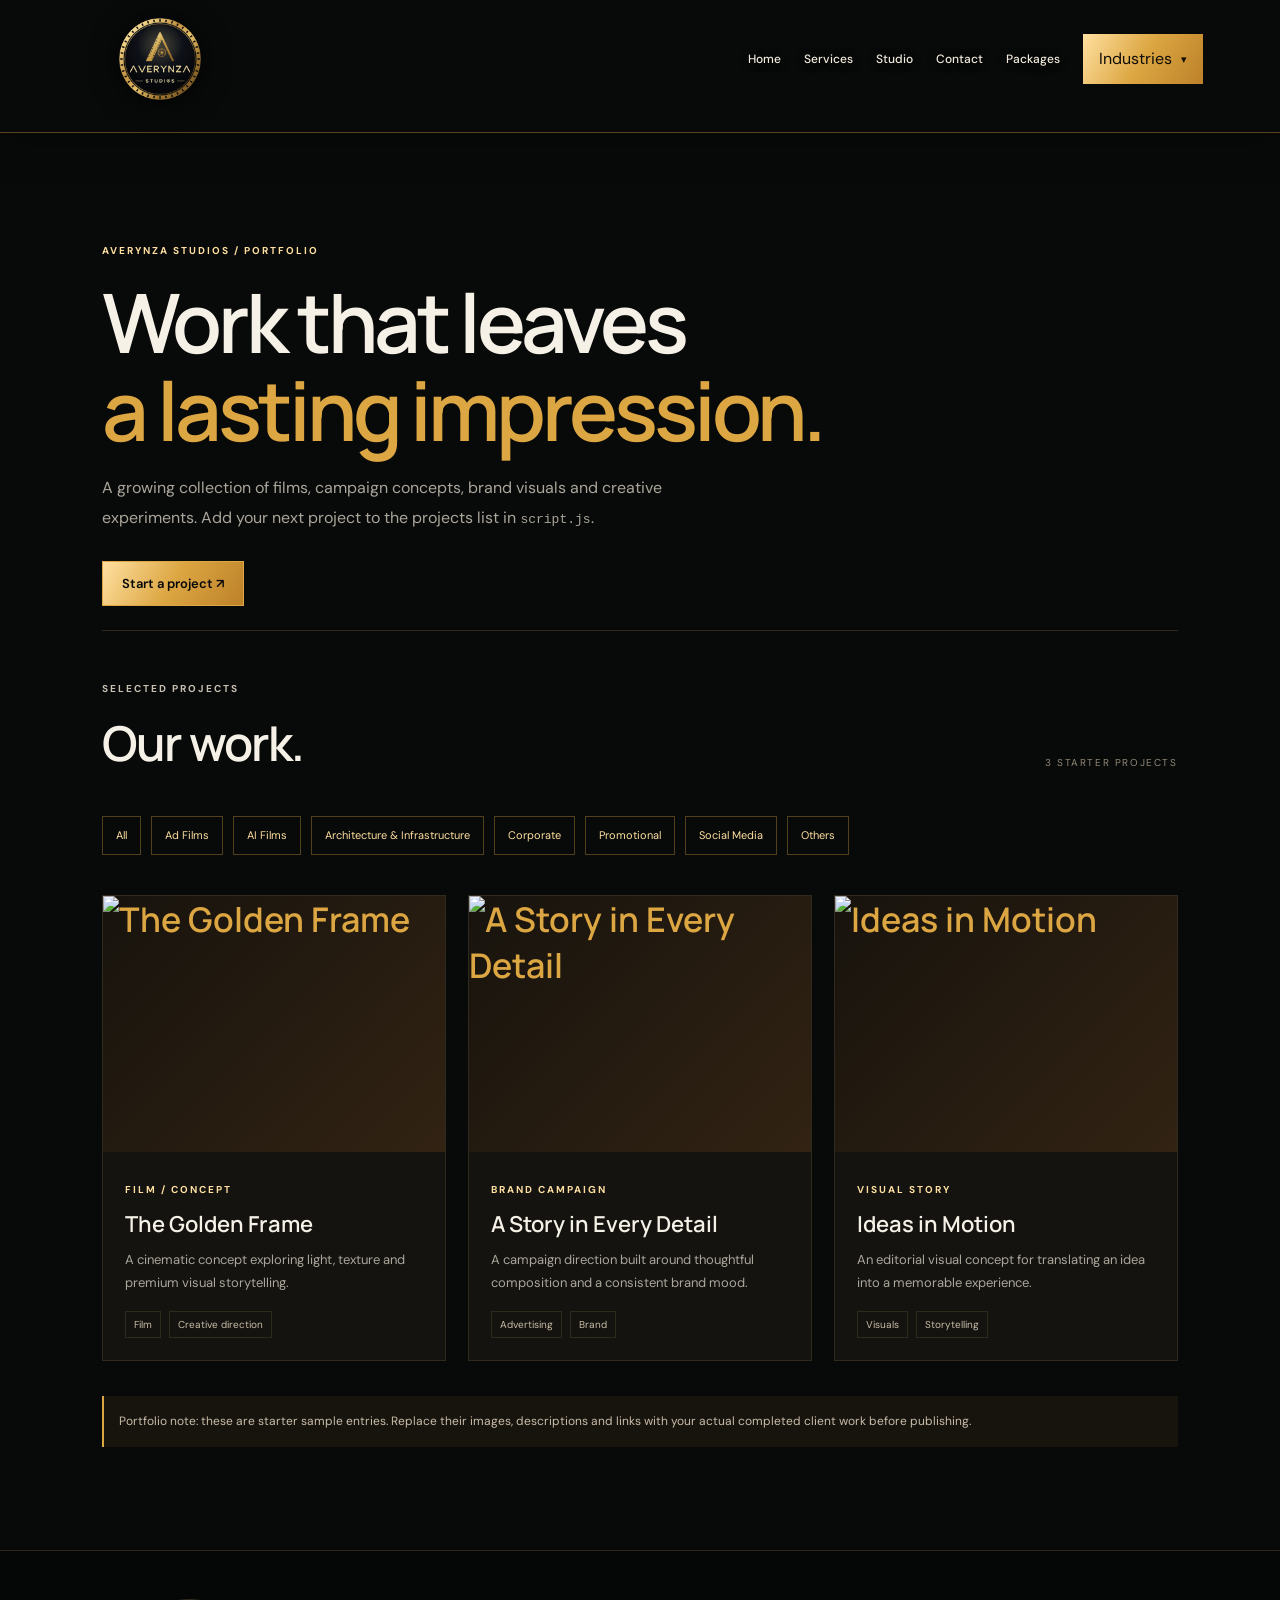
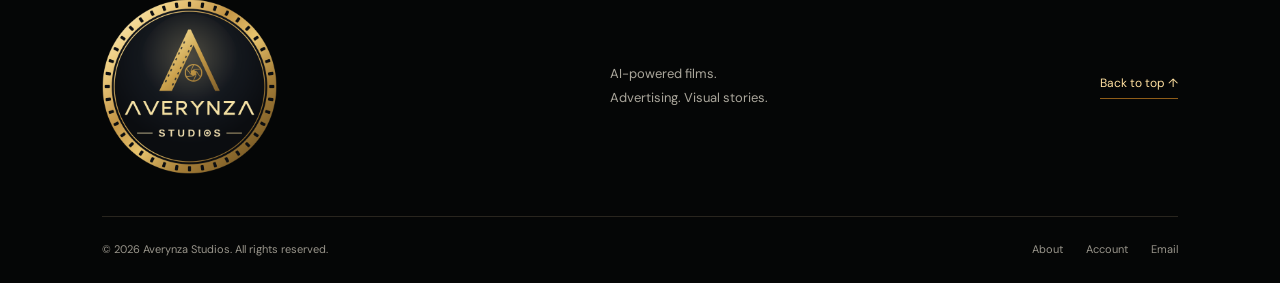
==== our-work.html @ 66fc3034 "Add files via upload" ====
<!DOCTYPE html>
<html lang="en">
<head>
<meta charset="UTF-8"><meta name="viewport" content="width=device-width, initial-scale=1">
<meta name="theme-color" content="#080909"><title>Our Work | Averynza Studios</title>
<link rel="preconnect" href="https://fonts.googleapis.com"><link rel="preconnect" href="https://fonts.gstatic.com" crossorigin>
<link href="https://fonts.googleapis.com/css2?family=DM+Sans:wght@400;500;600;700&family=Manrope:wght@400;500;600;700;800&display=swap" rel="stylesheet">
<link rel="stylesheet" href="style.css"><script src="script.js" defer></script>
</head>
<body>
<header class="site-header">
<a class="brand" href="index.html" aria-label="Averynza Studios home">
    <img class="brand-logo" src="Averynza Studios Golden Emblem.png" alt="Averynza Studios"></a>
<button class="menu-toggle" id="menuToggle" aria-expanded="false" aria-controls="mainNav" aria-label="Open navigation"><span></span><span></span>
</button>
<nav class="navigation" id="mainNav" aria-label="Main navigation">
<a href="index.html">Home</a>
<a href="index.html#services">Services</a>
<a href="index.html#studio">Studio</a>
<a href="index.html#contact" >Contact</a>
<a href="pricing.html">Packages</a>
<div class="nav-dropdown">
<button class="nav-dropdown-toggle nav-cta active" type="button" aria-expanded="false" aria-controls="industriesMenu">Industries <span aria-hidden="true">▾</span></button>
<div class="nav-dropdown-menu" id="industriesMenu">
<a href="industries.html#all">All</a>
<a href="industries.html#adfilms">Ad Films</a>
<a href="industries.html#aifilms">AI Films</a>
<a href="industries.html#architecture">Architecture &amp; Infrastructure</a>
<a href="industries.html#corporate">Corporate</a>
<a href="industries.html#promo">Promotional</a>
<a href="industries.html#social">Social Media</a>
<a href="industries.html#others">Others</a>
</div>
</div>
</nav>
</header>
<main class="page-shell">
<div class="page-topline"><span class="page-eyebrow">AVERYNZA STUDIOS / PORTFOLIO</span>
<h1 class="page-title">Work that leaves<br><span>a lasting impression.</span></h1>
<p class="page-lead">A growing collection of films, campaign concepts, brand visuals and creative experiments. Add your next project to the projects list in <code>script.js</code>.</p>
<div class="page-actions"><a class="gold-button" href="index.html#contact">Start a project ↗</a>
</div>
</div>
<div class="section-heading"><div><span class="eyebrow">SELECTED PROJECTS</span>
    <h2>Our work.</h2>
</div>
<span class="section-number" id="projectCount">PROJECT COLLECTION</span>
</div>
<nav class="portfolio-filters" aria-label="Portfolio industries">
<a href="industries.html#all">All</a>
<a href="industries.html#adfilms">Ad Films</a>
<a href="industries.html#aifilms">AI Films</a>
<a href="industries.html#architecture">Architecture &amp; Infrastructure</a>
<a href="industries.html#corporate">Corporate</a>
<a href="industries.html#promo">Promotional</a>
<a href="industries.html#social">Social Media</a>
<a href="industries.html#others">Others</a>
</nav>
<div class="portfolio-grid" id="portfolioGrid" aria-live="polite"></div>
<div class="notice" style="margin-top:35px">Portfolio note: these are starter sample entries. Replace their images, descriptions and links with your actual completed client work before publishing.</div>
</main>
<footer class="site-footer"><div class="footer-top">
<a class="brand footer-brand" href="index.html">
    <img class="brand-logo" src="Averynza Studios Golden Emblem.png" alt="Averynza Studios"></a>
<p>AI-powered films.<br>Advertising. Visual stories.</p><a class="back-to-top" href="#">Back to top ↑</a>
</div><div class="footer-bottom"><span>© <span id="year">2026</span> Averynza Studios. All rights reserved.</span>
<div><a href="index.html#studio">About</a>
    <a href="auth.html">Account</a>
    <a href="mailto:averynzastudios@gmail.com">Email</a></div></div></footer>
<script>
document.addEventListener("DOMContentLoaded", function () {
 const dropdowns = document.querySelectorAll(".nav-dropdown");
 dropdowns.forEach(function (dropdown) {
  const button = dropdown.querySelector(".nav-dropdown-toggle");
  button.addEventListener("click", function (event) {
   event.stopPropagation();
   const opening = !dropdown.classList.contains("is-open");
   dropdowns.forEach(function (other) {
    other.classList.remove("is-open");
    other.querySelector(".nav-dropdown-toggle")?.setAttribute("aria-expanded", "false");
   });
   if (opening) { dropdown.classList.add("is-open"); button.setAttribute("aria-expanded", "true"); }
  });
 });
 document.addEventListener("click", function (event) {
  dropdowns.forEach(function (dropdown) {
   if (!dropdown.contains(event.target)) {
    dropdown.classList.remove("is-open");
    dropdown.querySelector(".nav-dropdown-toggle")?.setAttribute("aria-expanded", "false");
   }
  });
 });
 document.addEventListener("keydown", function (event) {
  if (event.key === "Escape") dropdowns.forEach(function (dropdown) {
   dropdown.classList.remove("is-open");
   dropdown.querySelector(".nav-dropdown-toggle")?.setAttribute("aria-expanded", "false");
  });
 });
});
</script>
</body></html>
---- style.css ----
/* =========================================
AVERYNZA STUDIOS — CINEMATIC WEBSITE
Black, gold and luxury film aesthetic
========================================= */
:root {
--bg: #080909;
--bg-soft: #101110;
--bg-card: #141310;
--ink: #f6f1e7;
--muted: #aaa69b;
--line: #30291d;
--gold: #dca642;
--gold-light: #ffe0a0;
--gold-dark: #8f5d19;
--white: #ffffff;
--font-body: "DM Sans", sans-serif;
--font-heading: "Manrope", sans-serif;
}
* {
margin: 0;
padding: 0;
box-sizing: border-box;
}
html {
scroll-behavior: smooth;
scroll-padding-top: 100px;
background: var(--bg);
}
body {
background: var(--bg);
color: var(--ink);
font-family: var(--font-body);
line-height: 1.7;
-webkit-font-smoothing: antialiased;
}
a {
color: inherit;
text-decoration: none;
}
img {
display: block;
max-width: 100%;
}
button {
font: inherit;
}
::selection {
background: var(--gold);
color: #080909;
}
.skip-link {
position: absolute;
top: -100px;
left: 20px;
z-index: 1000;
padding: 12px 18px;
color: #080909;
background: var(--gold-light);
}
.skip-link:focus {
top: 10px;
}
a:focus-visible,
button:focus-visible {
outline: 2px solid var(--gold-light);
outline-offset: 5px;
}
/* =========================================
HEADER
========================================= */
.site-header {
min-height: 92px;
padding: 12px 6%;
display: flex;
align-items: center;
justify-content: space-between;
gap: 30px;
position: sticky;
top: 0;
z-index: 100;
background: rgba(5, 6, 6, 0.97);
border-bottom: 1px solid var(--line);
backdrop-filter: blur(18px);
}
.brand {
display: inline-flex;
align-items: center;
flex-shrink: 0;
}
.brand-logo {
display: block;
width: 155px;
height: auto;
max-width: 100%;
object-fit: contain;
}
.site-header .brand-logo,
.footer-brand .brand-logo,
.studio-logo {
mix-blend-mode: screen;
}
.navigation {
display: flex;
align-items: center;
gap: clamp(13px, 1.8vw, 26px);
}
.navigation > a {
color: #d1cec4;
font-size: 12px;
font-weight: 500;
transition: color 0.25s ease;
}
.navigation > a:hover,
.navigation > a.active {
color: var(--gold-light);
}
.navigation > a.active {
text-decoration: underline;
text-decoration-color: var(--gold);
text-underline-offset: 7px;
}
.navigation .nav-cta {
padding: 11px 16px;
color: #100d07;
background: linear-gradient(
120deg,
var(--gold-light),
var(--gold),
#bd8129
);
font-weight: 700;
white-space: nowrap;
}
.navigation .nav-cta:hover {
color: #080909;
box-shadow: 0 0 22px rgba(220, 166, 66, 0.2);
}
.menu-toggle {
display: none;
width: 44px;
height: 44px;
border: 1px solid var(--line);
background: var(--bg-soft);
cursor: pointer;
}
.menu-toggle span {
display: block;
width: 22px;
height: 2px;
margin: 6px auto;
background: var(--gold-light);
transition: transform 0.25s ease;
}
.menu-toggle[aria-expanded="true"] span:first-child {
transform: translateY(4px) rotate(45deg);
}
.menu-toggle[aria-expanded="true"] span:last-child {
transform: translateY(-4px) rotate(-45deg);
}
/* =========================================
CINEMATIC HEADER BANNER
========================================= */
.cinema-banner {
position: relative;
width: 100%;
overflow: hidden;
isolation: isolate;
background: #050606;
border-bottom: 1px solid #4d3518;
}
.cinema-banner-image {
display: block;
width: 100%;
height: auto;
aspect-ratio: 1920 / 640;
object-fit: cover;
object-position: center;
}
/* Subtle overlay for legibility */
.banner-overlay {
position: absolute;
inset: 0;
display: flex;
flex-direction: column;
justify-content: flex-end;
align-items: flex-start;
gap: 15px;
padding: 0 6% 65px;
background: linear-gradient(
to top,
rgba(0, 0, 0, 0.6),
transparent 38%
);
}
.banner-kicker {
color: #fff0cb;
font-size: 10px;
font-weight: 700;
letter-spacing: 2.5px;
text-shadow: 0 2px 12px #000;
}
.banner-cta {
display: inline-flex;
align-items: center;
gap: 22px;
padding: 12px 18px;
border: 1px solid rgba(255, 224, 160, 0.75);
background: rgba(8, 9, 9, 0.7);
color: var(--gold-light);
font-size: 12px;
font-weight: 600;
transition: background 0.25s ease, color 0.25s ease;
}
.banner-cta:hover {
background: var(--gold);
color: #080909;
}
.banner-cta span {
font-size: 18px;
}
.banner-bottom {
position: absolute;
right: 6%;
bottom: 24px;
display: flex;
align-items: center;
gap: 15px;
color: #f4e9d1;
font-size: 9px;
font-weight: 600;
letter-spacing: 1.5px;
text-shadow: 0 2px 10px #000;
}
.banner-dot {
color: var(--gold);
font-size: 12px;
}
/* =========================================
COMMON SECTIONS
========================================= */
main > section {
padding-left: 8%;
padding-right: 8%;
}
.eyebrow {
display: inline-block;
color: #c8c1b3;
font-size: 10px;
font-weight: 700;
letter-spacing: 2px;
line-height: 1.7;
}
.gold-text {
color: var(--gold-light);
}
.section-number {
color: #938a79;
font-size: 10px;
letter-spacing: 1.6px;
white-space: nowrap;
}
.section-heading {
display: flex;
justify-content: space-between;
align-items: flex-end;
gap: 25px;
margin-bottom: 45px;
}
.section-heading h2 {
margin-top: 13px;
font-family: var(--font-heading);
font-size: clamp(30px, 4vw, 48px);
font-weight: 600;
line-height: 1.2;
letter-spacing: -2px;
}
.section-description {
margin-top: 12px;
color: var(--muted);
font-size: 14px;
}
.text-link {
display: inline-flex;
align-items: center;
gap: 16px;
padding-bottom: 7px;
border-bottom: 1px solid var(--gold-dark);
color: var(--gold-light);
font-size: 12px;
font-weight: 700;
}
.text-link span {
font-size: 19px;
transition: transform 0.25s ease;
}
.text-link:hover span {
transform: translate(4px, -3px);
}
.read-link {
display: inline-block;
margin-top: 20px;
padding-bottom: 5px;
border-bottom: 1px solid var(--gold-dark);
color: var(--gold-light);
font-size: 12px;
font-weight: 700;
}
.read-link:hover {
color: var(--white);
}
/* =========================================
INTRODUCTION
========================================= */
.hero-intro {
position: relative;
isolation: isolate;
overflow: hidden;
padding-top: 70px;
padding-bottom: 100px;
background:
radial-gradient(
ellipse at 82% 42%,
rgba(131, 81, 24, 0.12),
transparent 38%
),
var(--bg);
}
.hero-top {
display: flex;
justify-content: space-between;
align-items: center;
gap: 20px;
}
.status-dot {
display: inline-block;
width: 7px;
height: 7px;
margin-right: 8px;
border-radius: 50%;
background: var(--gold);
box-shadow: 0 0 12px rgba(220, 166, 66, 0.8);
}
.hero-index {
color: #938a79;
font-size: 10px;
letter-spacing: 1.4px;
text-align: right;
}
.hero-intro h1 {
position: relative;
z-index: 1;
max-width: 1050px;
margin-top: 80px;
font-family: var(--font-heading);
font-size: clamp(60px, 9vw, 125px);
font-weight: 600;
line-height: 1;
letter-spacing: -0.085em;
}
.hero-intro h1 span {
color: var(--gold);
background: linear-gradient(
100deg,
#fff0c8,
#e8b95c 42%,
#a66c20 75%,
#ffe0a0
);
background-clip: text;
-webkit-background-clip: text;
-webkit-text-fill-color: transparent;
}
.hero-bottom {
display: flex;
justify-content: space-between;
align-items: flex-end;
gap: 35px;
margin-top: 45px;
}
.hero-bottom p {
max-width: 455px;
color: #b8b4aa;
font-size: 15px;
line-height: 1.95;
}
.hero-bottom .text-link {
flex-shrink: 0;
}
/* =========================================
FEATURED STORY
========================================= */
.featured-section {
padding-top: 95px;
padding-bottom: 100px;
background: #0e0e0d;
border-top: 1px solid var(--line);
border-bottom: 1px solid var(--line);
}
.featured-card {
display: grid;
grid-template-columns: 1.15fr 0.85fr;
overflow: hidden;
border: 1px solid #35291b;
background: #111110;
}
.featured-image {
position: relative;
min-height: 420px;
overflow: hidden;
background: #151310;
}
.featured-image img {
width: 100%;
height: 100%;
min-height: 420px;
object-fit: cover;
filter: brightness(0.8);
transition: transform 0.7s ease, filter 0.7s ease;
}
.featured-card:hover .featured-image img {
transform: scale(1.04);
filter: brightness(1);
}
.image-label {
position: absolute;
left: 24px;
bottom: 24px;
padding: 10px 14px;
background: rgba(8, 9, 9, 0.88);
border: 1px solid var(--gold-dark);
color: var(--gold-light);
font-size: 9px;
font-weight: 700;
letter-spacing: 1.5px;
}
.image-arrow {
position: absolute;
top: 18px;
right: 18px;
display: grid;
place-items: center;
width: 43px;
height: 43px;
border: 1px solid rgba(255, 224, 160, 0.65);
border-radius: 50%;
background: rgba(8, 9, 9, 0.8);
color: var(--gold-light);
font-size: 19px;
transition: background 0.3s ease, transform 0.3s ease;
}
a:hover .image-arrow {
background: var(--gold);
color: #080909;
transform: rotate(45deg);
}
.featured-copy {
display: flex;
flex-direction: column;
align-items: flex-start;
justify-content: center;
padding: clamp(28px, 4.5vw, 65px);
}
.featured-copy h2 {
margin-top: 25px;
font-family: var(--font-heading);
font-size: clamp(27px, 3.5vw, 46px);
font-weight: 600;
line-height: 1.22;
letter-spacing: -1.7px;
}
.featured-copy p {
margin-top: 20px;
color: var(--muted);
font-size: 14px;
line-height: 1.95;
}
/* =========================================
INSIGHTS GRID
========================================= */
.insights-section {
padding-top: 110px;
padding-bottom: 120px;
background: var(--bg);
}
.article-grid {
display: grid;
grid-template-columns: repeat(3, minmax(0, 1fr));
gap: 30px;
}
.article-card {
min-width: 0;
}
.article-image {
position: relative;
display: block;
overflow: hidden;
aspect-ratio: 4 / 3;
background: #191713;
border: 1px solid #29241b;
}
.article-image img {
width: 100%;
height: 100%;
object-fit: cover;
filter: brightness(0.78);
transition: transform 0.6s ease, filter 0.6s ease;
}
.article-image:hover img {
transform: scale(1.06);
filter: brightness(1);
}
.article-meta {
display: flex;
justify-content: space-between;
gap: 10px;
margin-top: 23px;
padding-bottom: 13px;
border-bottom: 1px solid var(--line);
color: #b9a27a;
font-size: 9px;
font-weight: 700;
letter-spacing: 1.2px;
}
.article-card h3 {
margin-top: 19px;
font-family: var(--font-heading);
font-size: clamp(19px, 2vw, 25px);
font-weight: 600;
line-height: 1.42;
letter-spacing: -0.7px;
}
.article-card h3 a {
transition: color 0.25s ease;
}
.article-card h3 a:hover {
color: var(--gold-light);
}
.article-card > p {
margin-top: 13px;
color: var(--muted);
font-size: 13px;
line-height: 1.95;
}
/* =========================================
STATEMENT
========================================= */
.statement {
position: relative;
isolation: isolate;
overflow: hidden;
padding-top: 105px;
padding-bottom: 110px;
background:
radial-gradient(
ellipse at 85% 45%,
rgba(170, 104, 27, 0.15),
transparent 40%
),
#10100e;
border-top: 1px solid #3d2d19;
border-bottom: 1px solid #3d2d19;
}
.statement .eyebrow {
color: var(--gold-light);
}
.statement h2 {
margin-top: 27px;
font-family: var(--font-heading);
font-size: clamp(42px, 7vw, 88px);
font-weight: 600;
line-height: 1.12;
letter-spacing: -3.5px;
}
.statement h2 span {
color: var(--gold);
}
.statement > p {
max-width: 490px;
margin-top: 24px;
margin-bottom: 30px;
color: #b8b4aa;
font-size: 14px;
line-height: 1.9;
}
.statement-orb {
position: absolute;
z-index: -1;
top: 50%;
right: 8%;
transform: translateY(-50%);
display: grid;
place-items: center;
width: clamp(150px, 24vw, 320px);
aspect-ratio: 1;
border: 1px solid rgba(220, 166, 66, 0.15);
border-radius: 50%;
color: rgba(220, 166, 66, 0.1);
font-family: Georgia, serif;
font-size: clamp(65px, 11vw, 145px);
}
/* =========================================
SERVICES
========================================= */
.services-section {
padding-top: 110px;
padding-bottom: 115px;
background: var(--bg);
}
.service-list {
border-top: 1px solid var(--line);
}
.service-row {
display: grid;
grid-template-columns: 50px 1fr 1fr 25px;
align-items: center;
gap: 20px;
min-height: 105px;
padding: 22px 0;
border-bottom: 1px solid var(--line);
transition: padding 0.3s ease, background 0.3s ease;
}
.service-row:hover {
padding-left: 14px;
padding-right: 14px;
background: #11110f;
}
.service-number {
color: var(--gold);
font-size: 11px;
}
.service-row h3 {
font-family: var(--font-heading);
font-size: clamp(18px, 2.4vw, 28px);
font-weight: 600;
letter-spacing: -0.8px;
}
.service-detail {
color: var(--muted);
font-size: 12px;
}
.service-arrow {
color: var(--gold);
font-size: 22px;
text-align: right;
}
/* =========================================
PROCESS
========================================= */
.process-section {
display: grid;
grid-template-columns: 1fr 0.9fr;
gap: 85px;
padding-top: 110px;
padding-bottom: 110px;
background: #10100e;
border-top: 1px solid var(--line);
border-bottom: 1px solid var(--line);
}
.process-copy h2 {
margin-top: 25px;
font-family: var(--font-heading);
font-size: clamp(40px, 5vw, 66px);
font-weight: 600;
line-height: 1.15;
letter-spacing: -2.5px;
}
.process-copy h2 span {
color: var(--gold);
}
.process-copy > p {
max-width: 440px;
margin-top: 25px;
color: var(--muted);
font-size: 14px;
line-height: 1.95;
}
.process-steps > div {
display: grid;
grid-template-columns: 45px 1fr;
gap: 18px;
padding: 22px 0;
border-bottom: 1px solid var(--line);
}
.process-steps > div:first-child {
border-top: 1px solid var(--line);
}
.process-steps > div > span {
color: var(--gold);
font-size: 11px;
}
.process-steps h3 {
font-family: var(--font-heading);
font-size: 19px;
font-weight: 600;
}
.process-steps p {
margin-top: 5px;
color: var(--muted);
font-size: 13px;
}
/* =========================================
STUDIO
========================================= */
.studio-section {
padding-top: 110px;
padding-bottom: 115px;
text-align: center;
background:
radial-gradient(
ellipse at center,
rgba(160, 101, 29, 0.09),
transparent 58%
),
var(--bg);
}
.studio-logo {
width: min(240px, 65%);
margin: 0 auto 35px;
filter: drop-shadow(0 0 25px rgba(220, 166, 66, 0.09));
}
.studio-section .eyebrow {
color: var(--gold-light);
}
.studio-section h2 {
max-width: 870px;
margin: 24px auto 0;
font-family: var(--font-heading);
font-size: clamp(36px, 5.5vw, 68px);
font-weight: 600;
line-height: 1.2;
letter-spacing: -2.5px;
}
.studio-section > p {
max-width: 580px;
margin: 25px auto 0;
color: var(--muted);
font-size: 14px;
line-height: 1.95;
}
/* =========================================
CONTACT
========================================= */
.contact-section {
padding-top: 95px;
padding-bottom: 100px;
background:
radial-gradient(
ellipse at 100% 0%,
rgba(220, 166, 66, 0.14),
transparent 45%
),
#14110c;
border-top: 1px solid #4a3418;
}
.contact-section .eyebrow {
color: var(--gold-light);
}
.contact-section h2 {
margin-top: 25px;
font-family: var(--font-heading);
font-size: clamp(52px, 8vw, 105px);
font-weight: 600;
line-height: 1.03;
letter-spacing: -5px;
}
.contact-section h2 span {
color: var(--gold);
}
.contact-section > p {
margin-top: 25px;
color: #c1b9aa;
font-size: 15px;
}
.contact-button {
display: inline-flex;
justify-content: space-between;
align-items: center;
gap: 35px;
margin-top: 32px;
padding: 17px 23px;
background: linear-gradient(
120deg,
var(--gold-light),
var(--gold),
#bd8129
);
color: #100d07;
font-size: 13px;
font-weight: 700;
transition: box-shadow 0.25s ease, transform 0.25s ease;
}
.contact-button:hover {
transform: translateY(-2px);
box-shadow: 0 8px 28px rgba(220, 166, 66, 0.2);
}
.contact-button span {
font-size: 20px;
}
.contact-section > small {
display: block;
margin-top: 18px;
color: #a9a08e;
font-size: 11px;
}
/* =========================================
FOOTER
========================================= */
.site-footer {
padding: 48px 8% 25px;
background: #050606;
border-top: 1px solid #302719;
}
.footer-top {
display: flex;
justify-content: space-between;
align-items: center;
gap: 25px;
padding-bottom: 42px;
}
.footer-brand .brand-logo {
width: 175px;
}
.footer-top > p {
color: #aaa69b;
font-size: 13px;
line-height: 1.9;
}
.back-to-top {
padding-bottom: 5px;
border-bottom: 1px solid var(--gold-dark);
color: var(--gold-light);
font-size: 12px;
}
.back-to-top:hover {
color: var(--white);
}
.footer-bottom {
display: flex;
justify-content: space-between;
align-items: center;
gap: 20px;
padding-top: 23px;
border-top: 1px solid #29251e;
color: #99958b;
font-size: 11px;
}
.footer-bottom > div {
display: flex;
flex-wrap: wrap;
gap: 23px;
}
.footer-bottom a:hover {
color: var(--gold-light);
}
/* =========================================
ARTICLE POPUP
Works with the previous script.js
========================================= */
.article-dialog {
width: min(720px, 92%);
max-width: 720px;
max-height: 85vh;
margin: auto;
padding: 0;
overflow: auto;
border: 1px solid #60451e;
background: #10100e;
color: var(--ink);
}
.article-dialog::backdrop {
background: rgba(0, 0, 0, 0.84);
backdrop-filter: blur(5px);
}
.dialog-header {
display: flex;
align-items: center;
justify-content: space-between;
gap: 20px;
padding: 22px 28px;
border-bottom: 1px solid var(--line);
}
.dialog-close {
width: 42px;
height: 42px;
border: 1px solid var(--line);
background: transparent;
color: var(--gold-light);
cursor: pointer;
}
.dialog-close:hover {
background: var(--gold);
color: #080909;
}
.dialog-content {
padding: 35px;
overflow-wrap: anywhere;
}
.dialog-content h2 {
margin-bottom: 20px;
font-family: var(--font-heading);
font-size: clamp(28px, 5vw, 44px);
line-height: 1.2;
letter-spacing: -1.5px;
}
.dialog-intro {
margin-bottom: 30px;
color: var(--muted);
font-size: 15px;
line-height: 1.9;
}
#dialogBody section {
margin-top: 25px;
}
#dialogBody h3 {
margin-bottom: 8px;
color: var(--gold-light);
font-family: var(--font-heading);
font-size: 19px;
}
#dialogBody p {
color: var(--muted);
font-size: 14px;
line-height: 1.9;
}
.dialog-contact {
display: inline-block;
margin-top: 35px;
padding: 14px 20px;
background: var(--gold);
color: #080909;
font-size: 13px;
font-weight: 700;
}
/* =========================================
TABLET
========================================= */
@media (max-width: 1100px) {
.site-header {
padding-left: 5%;
padding-right: 5%;
gap: 20px;
}
.site-header .brand-logo {
width: 135px;
}
.navigation {
gap: 12px;
}
.navigation > a {
font-size: 11px;
}
.navigation .nav-cta {
padding: 10px 12px;
}
main > section {
padding-left: 6%;
padding-right: 6%;
}
.article-grid {
gap: 22px;
}
.process-section {
gap: 45px;
}
}
/* =========================================
MOBILE NAVIGATION
========================================= */
@media (max-width: 820px) {
.site-header {
min-height: 76px;
padding: 10px 5%;
}
.site-header .brand-logo {
width: 120px;
}
.menu-toggle {
display: block;
flex-shrink: 0;
}
.navigation {
position: absolute;
top: 100%;
left: 0;
right: 0;
display: flex;
flex-direction: column;
align-items: stretch;
gap: 0;
padding: 10px 5% 24px;
background: #080909;
border-bottom: 1px solid var(--line);
visibility: hidden;
opacity: 0;
transform: translateY(-8px);
transition:
opacity 0.2s ease,
transform 0.2s ease,
visibility 0.2s ease;
}
.navigation.is-open {
visibility: visible;
opacity: 1;
transform: translateY(0);
}
.navigation > a {
padding: 14px 0;
border-bottom: 1px solid var(--line);
font-size: 13px;
}
.navigation .nav-cta {
margin-top: 14px;
padding: 14px;
border-bottom: 0;
text-align: center;
}
/* Banner uses the full image width on tablets */
.cinema-banner-image {
aspect-ratio: 16 / 7;
object-fit: cover;
}
.banner-overlay {
padding: 0 5% 45px;
}
.banner-bottom {
right: 5%;
bottom: 15px;
gap: 9px;
font-size: 8px;
letter-spacing: 1px;
}
.hero-intro {
padding-top: 48px;
padding-bottom: 75px;
}
.hero-intro h1 {
margin-top: 65px;
}
.featured-card {
grid-template-columns: 1fr;
}
.featured-image,
.featured-image img {
min-height: 330px;
}
.featured-copy {
padding: 35px;
}
.article-grid {
grid-template-columns: repeat(2, minmax(0, 1fr));
row-gap: 42px;
}
.process-section {
grid-template-columns: 1fr;
gap: 45px;
}
.service-row {
grid-template-columns: 35px 1fr 25px;
}
.service-detail {
display: none;
}
.statement-orb {
right: -6%;
opacity: 0.65;
}
}
/* =========================================
SMALL MOBILE
========================================= */
@media (max-width: 540px) {
main > section {
padding-left: 6%;
padding-right: 6%;
}
.site-header .brand-logo {
width: 105px;
}
/* Banner remains full-width and preserves its crop */
.cinema-banner-image {
aspect-ratio: 4 / 3;
object-fit: cover;
object-position: center;
}
.banner-overlay {
padding: 0 5% 55px;
gap: 8px;
}
.banner-kicker {
font-size: 8px;
letter-spacing: 1.5px;
}
.banner-cta {
padding: 9px 12px;
gap: 12px;
font-size: 10px;
}
.banner-bottom {
right: auto;
left: 5%;
bottom: 12px;
flex-wrap: wrap;
gap: 7px;
font-size: 7px;
letter-spacing: 0.6px;
}
.hero-intro {
padding-top: 35px;
padding-bottom: 62px;
}
.hero-index {
display: none;
}
.hero-intro h1 {
margin-top: 55px;
font-size: clamp(45px, 11.5vw, 62px);
letter-spacing: -0.075em;
}
.hero-bottom {
flex-direction: column;
align-items: flex-start;
gap: 25px;
margin-top: 30px;
}
.hero-bottom p {
font-size: 14px;
}
.section-heading {
align-items: flex-start;
margin-bottom: 30px;
}
.section-number {
display: none;
}
.featured-section,
.services-section,
.process-section {
padding-top: 65px;
padding-bottom: 65px;
}
.featured-image,
.featured-image img {
min-height: 250px;
}
.featured-copy {
padding: 27px 22px 30px;
}
.featured-copy h2 {
font-size: 29px;
letter-spacing: -1px;
}
.insights-section {
padding-top: 75px;
padding-bottom: 80px;
}
.article-grid {
grid-template-columns: 1fr;
gap: 40px;
}
.article-card h3 {
font-size: 23px;
}
.article-meta {
margin-top: 18px;
}
.statement {
padding-top: 72px;
padding-bottom: 75px;
}
.statement h2 {
font-size: clamp(42px, 11vw, 60px);
letter-spacing: -1.8px;
}
.statement-orb {
top: 25%;
right: -22%;
width: 190px;
opacity: 0.4;
}
.service-row {
grid-template-columns: 27px 1fr 20px;
gap: 10px;
min-height: 82px;
}
.service-row h3 {
font-size: 17px;
}
.studio-section {
padding-top: 80px;
padding-bottom: 80px;
}
.studio-logo {
width: min(200px, 70%);
margin-bottom: 28px;
}
.studio-section h2 {
font-size: clamp(34px, 9vw, 48px);
letter-spacing: -1.5px;
}
.contact-section {
padding-top: 68px;
padding-bottom: 75px;
}
.contact-section h2 {
font-size: clamp(48px, 12vw, 66px);
letter-spacing: -2.5px;
}
.contact-button {
width: 100%;
gap: 12px;
padding: 16px;
font-size: 12px;
}
.footer-top {
flex-wrap: wrap;
align-items: flex-start;
padding-bottom: 30px;
}
.footer-brand .brand-logo {
width: 135px;
}
.footer-top > p {
order: 3;
width: 100%;
}
.footer-bottom {
flex-direction: column;
align-items: flex-start;
gap: 17px;
}
.footer-bottom > div {
gap: 18px;
}
.dialog-content {
padding: 25px 22px 30px;
}
.dialog-header {
padding: 15px 20px;
}
}
/* =========================================
REDUCED MOTION
========================================= */
@media (prefers-reduced-motion: reduce) {
*,
*::before,
*::after {
scroll-behavior: auto !important;
animation-duration: 0.01ms !important;
transition-duration: 0.01ms !important;
}
}
/* =========================================================
VIDEO-BACKGROUND HEADER UPDATE
Keep this block at the very end of style.css.
\\========================================================= */
.site-header {
position: sticky;
isolation: isolate;
min-height: 126px;
padding: 18px clamp(22px, 6%, 100px) 32px;
display: flex;
align-items: center;
justify-content: space-between;
gap: 28px;
overflow: hidden;
background: #080909;
border-bottom: 1px solid rgba(220, 166, 66, 0.38);
box-shadow: 0 12px 35px rgba(0, 0, 0, 0.25);
}
.header-video,
.header-video-overlay {
position: absolute;
inset: 0;
width: 100%;
height: 100%;
pointer-events: none;
}
.header-video {
z-index: -2;
object-fit: cover;
object-position: center 48%;
opacity: 0.64;
}
.header-video-overlay {
z-index: -1;
background:
linear-gradient(90deg, rgba(3, 4, 4, 0.88) 0%, rgba(5, 5, 5, 0.46) 45%, rgba(3, 4, 4, 0.82) 100%),
linear-gradient(0deg, rgba(8, 9, 9, 0.78) 0%, rgba(8, 9, 9, 0.12) 55%, rgba(8, 9, 9, 0.48) 100%);
}
.site-header .brand {
position: relative;
z-index: 2;
}
.site-header .brand-logo {
width: clamp(118px, 13vw, 172px);
max-height: 82px;
object-fit: contain;
filter: drop-shadow(0 2px 14px rgba(0, 0, 0, 0.8));
}
.site-header .navigation {
position: relative;
z-index: 3;
}
.site-header .navigation > a {
color: #f2eadb;
text-shadow: 0 1px 8px rgba(0, 0, 0, 0.9);
}
.site-header .navigation > a:hover,
.site-header .navigation > a:focus-visible {
color: #ffe0a0;
}
.site-header .navigation > .nav-cta {
color: #100d07;
background: linear-gradient(135deg, #ffe0a0, #dca642 60%, #b67b25);
border: 1px solid rgba(255, 224, 160, 0.75);
text-shadow: none;
box-shadow: 0 4px 22px rgba(220, 166, 66, 0.16);
}
.header-video-caption {
position: absolute;
left: clamp(22px, 6%, 100px);
right: clamp(22px, 6%, 100px);
bottom: 9px;
z-index: 2;
display: flex;
justify-content: center;
align-items: center;
gap: 10px;
color: rgba(255, 224, 160, 0.88);
font-size: 9px;
font-weight: 600;
letter-spacing: 0.2em;
line-height: 1.4;
text-align: center;
text-shadow: 0 1px 8px #000;
}
.header-video-caption span {
color: #dca642;
}
.site-header .menu-toggle {
position: relative;
z-index: 5;
}
@media (max-width: 1100px) {
.site-header {
gap: 18px;
padding-left: 4%;
padding-right: 4%;
}
.site-header .navigation {
gap: clamp(10px, 1.3vw, 18px);
}
}
@media (max-width: 820px) {
.site-header {
min-height: 106px;
padding: 12px 22px 30px;
}
.site-header .brand-logo {
width: 130px;
max-height: 70px;
}
.site-header .menu-toggle {
display: flex;
}
.site-header .navigation {
position: absolute;
top: 100%;
left: 0;
right: 0;
z-index: 4;
display: none;
flex-direction: column;
align-items: stretch;
gap: 0;
padding: 12px 22px 20px;
background: rgba(7, 8, 8, 0.97);
border-top: 1px solid rgba(220, 166, 66, 0.25);
border-bottom: 1px solid rgba(220, 166, 66, 0.3);
backdrop-filter: blur(16px);
}
.site-header .navigation.is-open,
.site-header .navigation.active {
display: flex;
}
.site-header .navigation > a {
padding: 12px 4px;
}
.site-header .navigation > .nav-cta {
margin-top: 8px;
padding: 12px 16px;
text-align: center;
}
.header-video-caption {
left: 14px;
right: 14px;
bottom: 8px;
font-size: 7px;
letter-spacing: 0.12em;
gap: 6px;
}
}
@media (max-width: 540px) {
.site-header {
min-height: 94px;
padding: 10px 16px 27px;
}
.site-header .brand-logo {
width: 112px;
max-height: 62px;
}
.header-video {
object-position: center;
}
.header-video-caption {
font-size: 6px;
letter-spacing: 0.08em;
}
}
@media (prefers-reduced-motion: reduce) {
.header-video {
display: none;
}
.site-header {
background: #080909 url("Averynza Studios Golden Cinema Banner.png") center / cover no-repeat;
}
}
/* =========================================================
MOBILE MENU FIX — dropdown was being clipped by header
========================================================= */
.site-header {
overflow: visible;
}
.site-header .header-video,
.site-header .header-video-overlay {
overflow: hidden;
border-radius: inherit;
}
.site-header .menu-toggle {
position: relative;
z-index: 20;
align-items: center;
justify-content: center;
flex-direction: column;
gap: 5px;
padding: 0;
border-radius: 4px;
color: var(--gold-light);
}
.site-header .menu-toggle span {
display: block;
width: 22px;
height: 2px;
margin: 0;
border-radius: 2px;
background: var(--gold-light);
}
@media (max-width: 820px) {
.site-header {
position: sticky;
z-index: 1000;
}
.site-header .navigation {
display: flex;
position: absolute;
top: 100%;
left: 0;
right: 0;
z-index: 1001;
flex-direction: column;
align-items: stretch;
gap: 0;
padding: 12px 22px 20px;
background: rgba(7, 8, 8, 0.98);
border-top: 1px solid rgba(220, 166, 66, 0.25);
border-bottom: 1px solid rgba(220, 166, 66, 0.3);
backdrop-filter: blur(16px);
visibility: hidden;
opacity: 0;
pointer-events: none;
transform: translateY(-8px);
transition: opacity .2s ease, transform .2s ease, visibility .2s ease;
}
.site-header .navigation.is-open {
visibility: visible;
opacity: 1;
pointer-events: auto;
transform: translateY(0);
}
.site-header .navigation > a {
display: block;
padding: 13px 4px;
border-bottom: 1px solid rgba(220, 166, 66, 0.16);
}
.site-header .navigation > .nav-cta {
margin-top: 10px;
padding: 12px 16px;
text-align: center;
}
}
@media (min-width: 821px) {
.site-header .navigation {
display: flex !important;
visibility: visible;
opacity: 1;
pointer-events: auto;
transform: none;
}
}
/* NEW PAGES: account, portfolio and payment */
.account-link { white-space: nowrap; }
.work-more-link { color: var(--gold-light); text-decoration: none; }
.page-shell { min-height: 65vh; padding: clamp(55px, 8vw, 110px) 8%; }
.page-eyebrow { color: var(--gold-light); font-size: 10px; font-weight: 700; letter-spacing: 2px; }
.page-title { margin: 15px 0 18px; font: 600 clamp(40px, 7vw, 82px)/1.08 var(--font-heading); letter-spacing: -.05em; }
.page-title span { color: var(--gold); }
.page-lead { max-width: 650px; color: var(--muted); line-height: 1.9; }
.page-topline { border-bottom: 1px solid var(--line); padding-bottom: 24px; margin-bottom: 42px; }
.page-actions { display:flex; flex-wrap:wrap; gap:12px; margin-top:28px; }
.gold-button, .outline-button { display:inline-flex; align-items:center; justify-content:center; gap:10px; padding:13px 19px; border:1px solid var(--gold); cursor:pointer; font:600 13px var(--font-body); }
.gold-button { color:#080909; background:linear-gradient(120deg,var(--gold-light),var(--gold),#bd8129); }
.outline-button { color:var(--gold-light); background:transparent; }
.portfolio-grid { display:grid; grid-template-columns:repeat(3,minmax(0,1fr)); gap:22px; margin-top:40px; }
.project-card { overflow:hidden; border:1px solid var(--line); background:var(--bg-card); }
.project-card img, .project-placeholder { width:100%; aspect-ratio: 4/3; object-fit:cover; display:grid; place-items:center; background:linear-gradient(135deg,#17130d,#322313); color:var(--gold); font:600 34px var(--font-heading); }
.project-copy { padding:22px; }
.project-copy .eyebrow { color:var(--gold-light); }
.project-copy h2 { margin:9px 0; font:600 22px/1.3 var(--font-heading); }
.project-copy p { color:var(--muted); font-size:13px; line-height:1.8; }
.project-meta { display:flex; flex-wrap:wrap; gap:8px; margin-top:16px; }
.project-meta span { border:1px solid var(--line); padding:4px 8px; color:#c9bda6; font-size:10px; }
.panel { width:min(560px,100%); margin:0 auto; padding:clamp(24px,5vw,44px); background:#10100e; border:1px solid #46331c; }
.panel h2 { font:600 30px var(--font-heading); margin-bottom:8px; }
.panel > p { color:var(--muted); font-size:13px; margin-bottom:24px; }
.form-field { display:grid; gap:7px; margin:16px 0; }
.form-field label { color:#ddd2bd; font-size:12px; }
.form-field input, .form-field select, .form-field textarea { width:100%; padding:13px 14px; color:var(--ink); background:#080909; border:1px solid #3b3020; border-radius:0; font:14px var(--font-body); }
.form-field input:focus, .form-field select:focus { outline:1px solid var(--gold); }
.form-note { color:#9f988b; font-size:11px; line-height:1.7; margin-top:15px; }
.form-message { min-height:24px; margin-top:14px; color:var(--gold-light); font-size:13px; }
.auth-tabs { display:flex; gap:8px; margin:22px 0; }
.auth-tabs button { flex:1; padding:12px; border:1px solid var(--line); color:var(--muted); background:transparent; cursor:pointer; }
.auth-tabs button[aria-selected="true"] { border-color:var(--gold); color:#080909; background:var(--gold); }
.payment-options { display:grid; gap:12px; margin:24px 0; }
.payment-option { display:flex; align-items:flex-start; gap:12px; padding:17px; border:1px solid var(--line); background:#0b0c0b; cursor:pointer; }
.payment-option input { accent-color:var(--gold); margin-top:5px; }
.payment-option strong { display:block; color:var(--ink); }
.payment-option small { display:block; color:var(--muted); margin-top:4px; line-height:1.6; }
.notice { padding:15px; border-left:2px solid var(--gold); background:#17130d; color:#c9bdab; font-size:12px; line-height:1.8; }
.account-status { margin-top:20px; color:var(--gold-light); font-size:13px; }
@media(max-width:820px) {
.portfolio-grid { grid-template-columns:repeat(2,minmax(0,1fr)); }
.site-header { overflow:visible; }
.site-header .navigation { max-height:calc(100vh - 80px); overflow-y:auto; }
}
@media(max-width:540px) {
.page-shell { padding-left:6%; padding-right:6%; }
.portfolio-grid { grid-template-columns:1fr; }
.account-link { text-align:center; }
}
/* Industries dropdown and portfolio category links */
.nav-dropdown { position: relative; display: inline-flex; align-items: center; }
.navigation .nav-dropdown-toggle { display: inline-flex; align-items: center; gap: 9px; border: 0; font: inherit; cursor: pointer; }
.nav-dropdown-toggle span { font-size: 11px; transition: transform .2s ease; }
.nav-dropdown.is-open .nav-dropdown-toggle span { transform: rotate(180deg); }
.nav-dropdown-menu { display: none; position: absolute; z-index: 500; top: calc(100% + 12px); right: 0; min-width: 255px; max-height: min(70vh, 440px); overflow-y: auto; padding: 8px; background: #0b0c0b; border: 1px solid rgba(220,166,66,.4); box-shadow: 0 18px 50px rgba(0,0,0,.55); }
.nav-dropdown.is-open .nav-dropdown-menu, .nav-dropdown:focus-within .nav-dropdown-menu { display: block; }
.nav-dropdown-menu a { display: block; padding: 11px 13px; color: #e5dfd1; font-size: 12px; border-bottom: 1px solid rgba(220,166,66,.12); }
.nav-dropdown-menu a:last-child { border-bottom: 0; }
.nav-dropdown-menu a:hover, .nav-dropdown-menu a:focus-visible { color: var(--gold-light); background: rgba(220,166,66,.09); }
.portfolio-filters { display: flex; flex-wrap: wrap; gap: 10px; margin: 0 0 28px; }
.portfolio-filters a { display: inline-block; padding: 9px 13px; border: 1px solid rgba(220,166,66,.35); color: var(--gold-light); font-size: 11px; }
.portfolio-filters a:hover { background: var(--gold); color: #080909; }
@media (max-width: 820px) {
.nav-dropdown { display: block; width: 100%; }
.navigation .nav-dropdown-toggle { width: 100%; justify-content: space-between; margin-top: 14px; padding: 14px; }
.nav-dropdown-menu { position: static; width: 100%; max-height: 45vh; margin-top: 8px; box-shadow: none; }
}

/* =========================================================
   PRICING PAGE — AVERYNZA STUDIOS
   Appended to the existing cinematic stylesheet
   ========================================================= */
.pricing-intro {
  padding: clamp(56px, 8vw, 100px) 8% 48px;
  background:
    radial-gradient(ellipse at 82% 12%, rgba(220,166,66,.12), transparent 42%),
    var(--bg);
}
.pricing-intro .page-title { max-width: 950px; }
.pricing-intro .page-lead { max-width: 700px; }
.pricing-section {
  padding: 30px 8% clamp(70px, 9vw, 115px);
  background: var(--bg);
}
.pricing-section + .pricing-section {
  border-top: 1px solid var(--line);
  background: #0c0d0c;
}
.pricing-section .section-heading { margin-bottom: 30px; }
.pricing-grid {
  display: grid;
  grid-template-columns: repeat(3, minmax(0, 1fr));
  gap: 20px;
  align-items: stretch;
}
.pricing-card {
  position: relative;
  display: flex;
  flex-direction: column;
  min-width: 0;
  padding: clamp(22px, 2.6vw, 34px);
  border: 1px solid #342b1d;
  background: linear-gradient(155deg, #151410, #0e0f0e 72%);
  transition: transform .25s ease, border-color .25s ease, box-shadow .25s ease;
}
.pricing-card:hover {
  transform: translateY(-5px);
  border-color: rgba(220,166,66,.75);
  box-shadow: 0 18px 45px rgba(0,0,0,.22);
}
.pricing-card.is-featured {
  border-color: var(--gold);
  box-shadow: inset 0 3px 0 var(--gold), 0 14px 42px rgba(220,166,66,.07);
}
.pricing-badge {
  display: inline-flex;
  align-self: flex-start;
  margin-bottom: 20px;
  padding: 6px 10px;
  border: 1px solid rgba(220,166,66,.45);
  color: var(--gold-light);
  font-size: 9px;
  font-weight: 700;
  letter-spacing: 1.4px;
  text-transform: uppercase;
}
.pricing-card h3 {
  font: 600 clamp(21px, 2.2vw, 28px)/1.25 var(--font-heading);
  letter-spacing: -.7px;
}
.pricing-card .pricing-summary {
  min-height: 52px;
  margin-top: 12px;
  color: var(--muted);
  font-size: 13px;
  line-height: 1.8;
}
.pricing-price {
  display: flex;
  flex-wrap: wrap;
  align-items: baseline;
  gap: 6px;
  margin: 24px 0 6px;
  color: var(--gold-light);
  font: 700 clamp(28px, 3vw, 39px)/1.15 var(--font-heading);
  letter-spacing: -1px;
}
.pricing-price small {
  color: var(--muted);
  font: 500 12px var(--font-body);
  letter-spacing: 0;
}
.pricing-subprice {
  min-height: 22px;
  color: #a9a08e;
  font-size: 11px;
}
.pricing-divider {
  height: 1px;
  margin: 22px 0;
  border: 0;
  background: var(--line);
}
.pricing-features {
  display: grid;
  gap: 12px;
  margin: 0 0 28px;
  padding: 0;
  list-style: none;
}
.pricing-features li {
  position: relative;
  padding-left: 21px;
  color: #d0c9bb;
  font-size: 12px;
  line-height: 1.7;
}
.pricing-features li::before {
  content: "✓";
  position: absolute;
  top: 0;
  left: 0;
  color: var(--gold);
  font-weight: 700;
}
.pricing-card .gold-button,
.pricing-card .outline-button {
  width: 100%;
  margin-top: auto;
  text-align: center;
}
.pricing-note {
  margin-top: 24px;
  color: #a9a08e;
  font-size: 11px;
  line-height: 1.8;
}
.pricing-note strong { color: #ded3bd; }
.pricing-custom {
  display: grid;
  grid-template-columns: 1fr auto;
  align-items: center;
  gap: 30px;
  margin: 0 8% 90px;
  padding: clamp(26px, 4vw, 48px);
  border: 1px solid #4a3418;
  background:
    radial-gradient(ellipse at 100% 0%, rgba(220,166,66,.12), transparent 55%),
    #11100d;
}
.pricing-custom h2 {
  font: 600 clamp(25px, 3vw, 38px)/1.25 var(--font-heading);
  letter-spacing: -1px;
}
.pricing-custom p {
  max-width: 680px;
  margin-top: 12px;
  color: var(--muted);
  font-size: 13px;
  line-height: 1.85;
}
.pricing-custom .page-actions { margin-top: 0; }
.pricing-footnote {
  max-width: 900px;
  margin: 0 auto;
  padding: 0 8% 65px;
  color: #9f988b;
  font-size: 11px;
  line-height: 1.8;
}
.pricing-footnote a {
  color: var(--gold-light);
  text-decoration: underline;
  text-underline-offset: 3px;
}
@media (max-width: 1000px) {
  .pricing-grid { grid-template-columns: repeat(2, minmax(0, 1fr)); }
  .pricing-custom { margin-left: 6%; margin-right: 6%; }
}
@media (max-width: 650px) {
  .pricing-intro { padding: 48px 6% 35px; }
  .pricing-section { padding: 25px 6% 70px; }
  .pricing-grid { grid-template-columns: 1fr; gap: 16px; }
  .pricing-card { padding: 25px 22px; }
  .pricing-card .pricing-summary,
  .pricing-subprice { min-height: 0; }
  .pricing-custom {
    grid-template-columns: 1fr;
    gap: 22px;
    margin: 0 6% 65px;
    padding: 26px 22px;
  }
  .pricing-custom .page-actions { margin-top: 0; }
  .pricing-footnote { padding: 0 6% 50px; }
}
@media (prefers-reduced-motion: reduce) {
  .pricing-card { transition: none; }
  .pricing-card:hover { transform: none; }
}
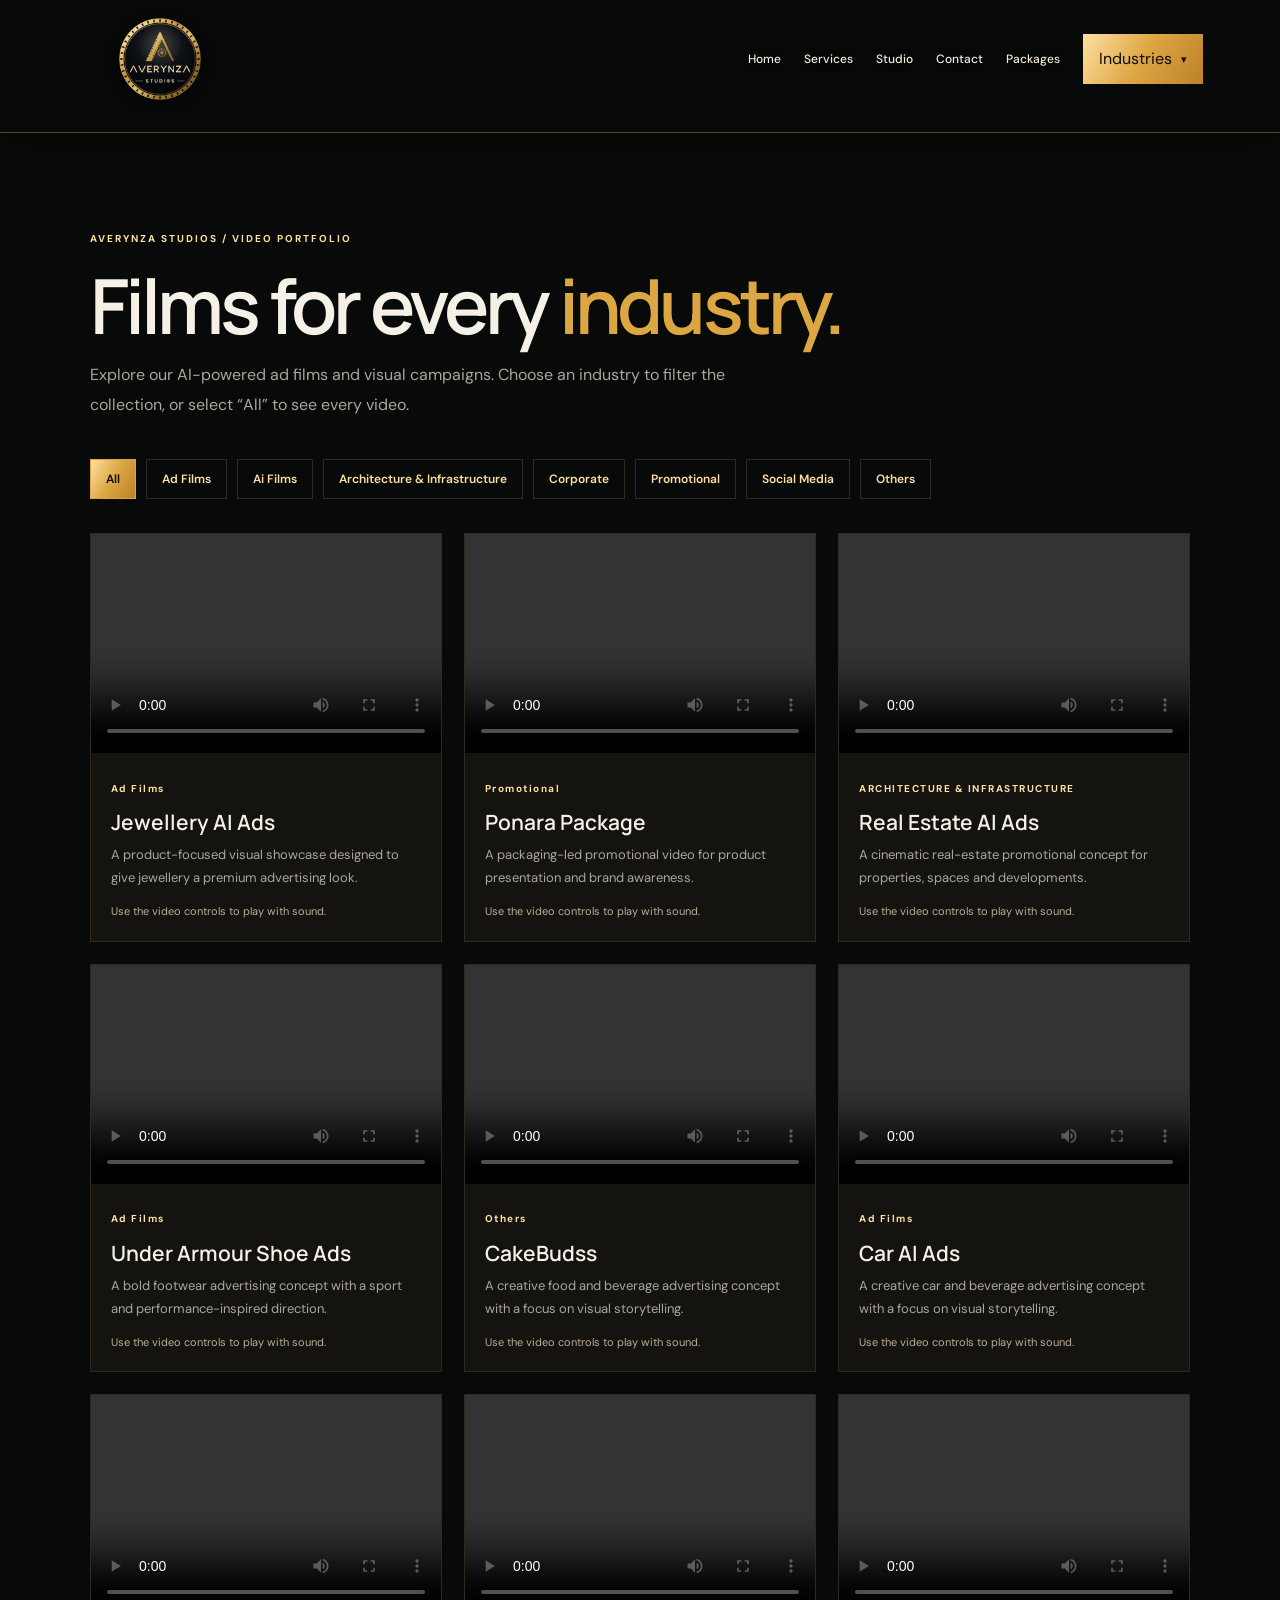
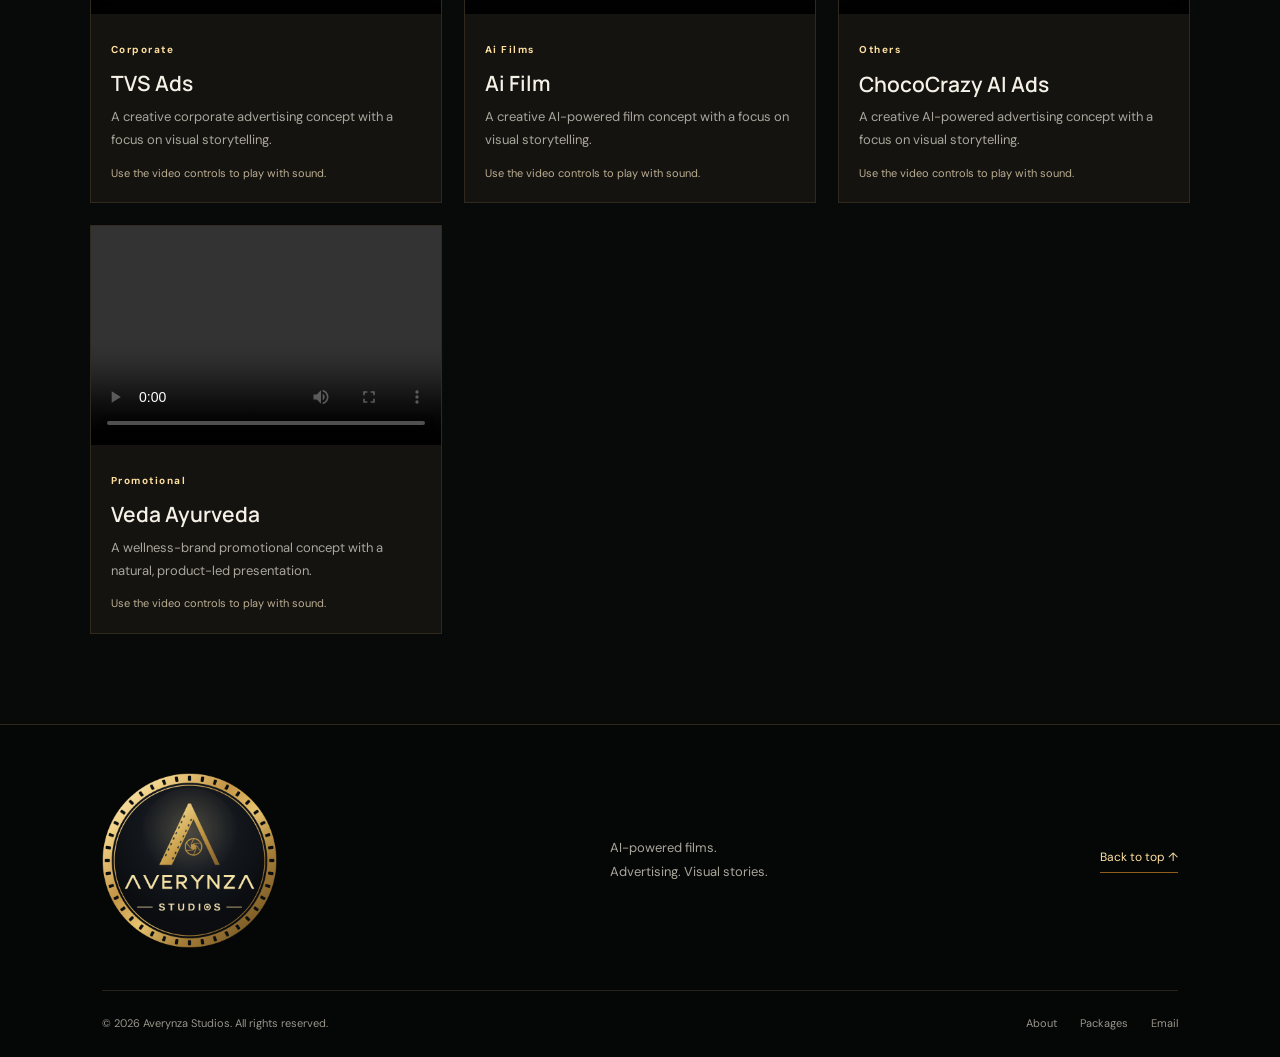
==== commit 749e8071: "Add files via upload" ====
--- a/our-work.html
+++ b/our-work.html
@@ -1,101 +1,305 @@
 <!DOCTYPE html>
 <html lang="en">
 <head>
-<meta charset="UTF-8"><meta name="viewport" content="width=device-width, initial-scale=1">
-<meta name="theme-color" content="#080909"><title>Our Work | Averynza Studios</title>
-<link rel="preconnect" href="https://fonts.googleapis.com"><link rel="preconnect" href="https://fonts.gstatic.com" crossorigin>
-<link href="https://fonts.googleapis.com/css2?family=DM+Sans:wght@400;500;600;700&family=Manrope:wght@400;500;600;700;800&display=swap" rel="stylesheet">
-<link rel="stylesheet" href="style.css"><script src="script.js" defer></script>
+  <meta charset="UTF-8">
+  <meta name="viewport" content="width=device-width, initial-scale=1">
+  <meta name="theme-color" content="#080909">
+  <title>Industries & Video Portfolio | Averynza Studios</title>
+  <link rel="preconnect" href="https://fonts.googleapis.com">
+  <link rel="preconnect" href="https://fonts.gstatic.com" crossorigin>
+  <link href="https://fonts.googleapis.com/css2?family=DM+Sans:wght@400;500;600;700&family=Manrope:wght@400;500;600;700;800&display=swap" rel="stylesheet">
+  <link rel="stylesheet" href="style.css">
+  <style>
+    .industry-page { min-height: 70vh; padding: clamp(42px, 7vw, 90px) 7%; }
+    .industry-intro { max-width: 850px; margin-bottom: 38px; }
+    .industry-intro h1 { margin: 14px 0; font: 600 clamp(38px, 6vw, 76px)/1.08 var(--font-heading, Manrope,sans-serif); letter-spacing: -.05em; }
+    .industry-intro h1 span { color: var(--gold, #dca642); }
+    .industry-intro p { max-width: 680px; color: var(--muted, #aaa69b); line-height: 1.9; }
+    .industry-filters { display:flex; flex-wrap:wrap; gap:10px; margin: 28px 0 34px; }
+    .industry-filter { padding: 11px 15px; border:1px solid var(--line, #30291d); color:var(--gold-light, #ffe0a0); background:transparent; cursor:pointer; font:600 12px "DM Sans",sans-serif; }
+    .industry-filter:hover, .industry-filter[aria-pressed="true"] { color:#080909; background:linear-gradient(120deg,#ffe0a0,#dca642,#bd8129); border-color:#dca642; }
+    .industry-video-grid { display:grid; grid-template-columns:repeat(3,minmax(0,1fr)); gap:22px; }
+    .industry-video-card { min-width:0; border:1px solid var(--line, #30291d); background:var(--bg-card, #141310); overflow:hidden; }
+    .industry-video-card video { display:block; width:100%; aspect-ratio:16/10; object-fit:cover; background:#050606; }
+    .industry-video-copy { padding:20px; }
+    .industry-video-copy .eyebrow { color:var(--gold-light,#ffe0a0); font-size:10px; font-weight:700; letter-spacing:1.5px; }
+    .industry-video-copy h2 { margin:9px 0 7px; font:600 21px/1.3 var(--font-heading,Manrope,sans-serif); }
+    .industry-video-copy p { color:var(--muted,#aaa69b); font-size:13px; line-height:1.8; }
+    .industry-video-copy .video-hint { display:block; margin-top:12px; color:#bcae92; font-size:11px; }
+    .industry-empty { display:none; color:var(--muted,#aaa69b); padding:24px 0; }
+    @media(max-width:950px) { .industry-video-grid { grid-template-columns:repeat(2,minmax(0,1fr)); } }
+    @media(max-width:620px) { .industry-page { padding-left:6%; padding-right:6%; } .industry-video-grid { grid-template-columns:1fr; } .industry-video-copy { padding:17px; } }
+  </style>
+
+<style>
+.site-header { overflow: visible !important; }
+.site-header .navigation { position: relative; }
+.nav-dropdown { position: relative; flex: 0 0 auto; }
+.nav-dropdown-toggle {
+  display:inline-flex; align-items:center; justify-content:center; gap:10px;
+  min-height:48px; border:1px solid rgba(255,224,160,.5); cursor:pointer;
+}
+.nav-dropdown-menu {
+  position:absolute; top:calc(100% + 12px); right:0; z-index:3000;
+  width:min(320px,calc(100vw - 32px)); padding:10px;
+  background:#090a09; border:1px solid #60451e;
+  box-shadow:0 18px 40px rgba(0,0,0,.48);
+  display:none; visibility:hidden; opacity:0; transform:translateY(-6px);
+}
+.nav-dropdown.is-open .nav-dropdown-menu,
+.nav-dropdown:focus-within .nav-dropdown-menu {
+  display:block; visibility:visible; opacity:1; transform:translateY(0);
+}
+.nav-dropdown-menu a {
+  display:block; padding:13px 14px; color:#ded8cb; font-size:13px;
+  line-height:1.4; border-bottom:1px solid rgba(220,166,66,.13); white-space:normal;
+}
+.nav-dropdown-menu a:last-child { border-bottom:0; }
+.nav-dropdown-menu a:hover,.nav-dropdown-menu a:focus-visible {
+  color:#ffe0a0; background:rgba(220,166,66,.08);
+}
+@media(max-width:820px) {
+  .site-header .navigation .nav-dropdown { width:100%; }
+  .site-header .navigation .nav-dropdown-toggle { width:100%; margin-top:10px; }
+  .nav-dropdown-menu { position:static; width:100%; margin-top:8px; box-shadow:none; }
+}
+</style>
+
 </head>
 <body>
 <header class="site-header">
-<a class="brand" href="index.html" aria-label="Averynza Studios home">
-    <img class="brand-logo" src="Averynza Studios Golden Emblem.png" alt="Averynza Studios"></a>
-<button class="menu-toggle" id="menuToggle" aria-expanded="false" aria-controls="mainNav" aria-label="Open navigation"><span></span><span></span>
-</button>
-<nav class="navigation" id="mainNav" aria-label="Main navigation">
-<a href="index.html">Home</a>
-<a href="index.html#services">Services</a>
-<a href="index.html#studio">Studio</a>
-<a href="index.html#contact" >Contact</a>
-<a href="pricing.html">Packages</a>
-<div class="nav-dropdown">
-<button class="nav-dropdown-toggle nav-cta active" type="button" aria-expanded="false" aria-controls="industriesMenu">Industries <span aria-hidden="true">▾</span></button>
-<div class="nav-dropdown-menu" id="industriesMenu">
-<a href="industries.html#all">All</a>
-<a href="industries.html#adfilms">Ad Films</a>
-<a href="industries.html#aifilms">AI Films</a>
-<a href="industries.html#architecture">Architecture &amp; Infrastructure</a>
-<a href="industries.html#corporate">Corporate</a>
-<a href="industries.html#promo">Promotional</a>
-<a href="industries.html#social">Social Media</a>
-<a href="industries.html#others">Others</a>
-</div>
-</div>
-</nav>
+  <a class="brand" href="index.html" aria-label="Averynza Studios home">
+    <img class="brand-logo" src="Averynza Studios Golden Emblem.png" alt="Averynza Studios">
+  </a>
+  <button class="menu-toggle" id="menuToggle" aria-expanded="false" aria-controls="mainNav" aria-label="Open navigation"><span></span><span></span></button>
+  <nav class="navigation" id="mainNav" aria-label="Main navigation">
+    <a href="index.html">Home</a>
+    <a href="index.html#services">Services</a>
+    <a href="index.html#studio">Studio</a>
+    <a href="index.html#contact">Contact</a>
+    <a href="pricing.html">Packages</a>
+    <div class="nav-dropdown">
+      <button class="nav-dropdown-toggle nav-cta active" type="button" aria-expanded="false" aria-controls="industriesMenu">Industries <span aria-hidden="true">▾</span></button>
+      <div class="nav-dropdown-menu" id="industriesMenu">
+        <a href="industries.html#all">All</a>
+        <a href="industries.html#adfilms">Ad Films</a>
+        <a href="industries.html#aifilms">AI Films</a>
+        <a href="industries.html#architecture">Architecture &amp; Infrastructure</a>
+        <a href="industries.html#corporate">Corporate</a>
+        <a href="industries.html#promo">Promotional</a>
+        <a href="industries.html#social">Social Media</a>
+        <a href="industries.html#others">Others</a>
+      </div>
+    </div>
+  </nav>
 </header>
-<main class="page-shell">
-<div class="page-topline"><span class="page-eyebrow">AVERYNZA STUDIOS / PORTFOLIO</span>
-<h1 class="page-title">Work that leaves<br><span>a lasting impression.</span></h1>
-<p class="page-lead">A growing collection of films, campaign concepts, brand visuals and creative experiments. Add your next project to the projects list in <code>script.js</code>.</p>
-<div class="page-actions"><a class="gold-button" href="index.html#contact">Start a project ↗</a>
-</div>
-</div>
-<div class="section-heading"><div><span class="eyebrow">SELECTED PROJECTS</span>
-    <h2>Our work.</h2>
-</div>
-<span class="section-number" id="projectCount">PROJECT COLLECTION</span>
-</div>
-<nav class="portfolio-filters" aria-label="Portfolio industries">
-<a href="industries.html#all">All</a>
-<a href="industries.html#adfilms">Ad Films</a>
-<a href="industries.html#aifilms">AI Films</a>
-<a href="industries.html#architecture">Architecture &amp; Infrastructure</a>
-<a href="industries.html#corporate">Corporate</a>
-<a href="industries.html#promo">Promotional</a>
-<a href="industries.html#social">Social Media</a>
-<a href="industries.html#others">Others</a>
-</nav>
-<div class="portfolio-grid" id="portfolioGrid" aria-live="polite"></div>
-<div class="notice" style="margin-top:35px">Portfolio note: these are starter sample entries. Replace their images, descriptions and links with your actual completed client work before publishing.</div>
+
+<main class="industry-page">
+  <div class="industry-intro">
+    <span class="page-eyebrow">AVERYNZA STUDIOS / VIDEO PORTFOLIO</span>
+    <h1>Films for every <span>industry.</span></h1>
+    <p>Explore our AI-powered ad films and visual campaigns. Choose an industry to filter the collection, or select “All” to see every video.</p>
+  </div>
+
+  <nav class="industry-filters" aria-label="Filter videos by industry">
+    <button class="industry-filter" type="button" data-filter="all" aria-pressed="true">All</button>
+    <button class="industry-filter" type="button" data-filter="Ad Films" aria-pressed="false">Ad Films</button>
+    <button class="industry-filter" type="button" data-filter="Ai Films" aria-pressed="false">Ai Films</button>
+    <button class="industry-filter" type="button" data-filter="architecture" aria-pressed="false">Architecture &amp; Infrastructure</button>
+    <button class="industry-filter" type="button" data-filter="Corporate" aria-pressed="false">Corporate</button>
+    <button class="industry-filter" type="button" data-filter="Promotional" aria-pressed="false">Promotional</button>
+    <button class="industry-filter" type="button" data-filter="Social Media" aria-pressed="false">Social Media</button>
+    <button class="industry-filter" type="button" data-filter="Others" aria-pressed="false">Others</button>
+  </nav>
+
+  <div class="industry-video-grid" id="industryVideoGrid">
+    <article class="industry-video-card" data-category="Ad Films">
+      <video controls playsinline preload="metadata" aria-label="Jewellery AI advertisement">
+        <source src="https://f2oauhmkvacbdhch.public.blob.vercel-storage.com/Jweelery_AI_Ads.mp4" type="video/mp4">
+        Your browser does not support HTML video.
+      </video>
+      <div class="industry-video-copy">
+        <span class="eyebrow">Ad Films</span>
+        <h2>Jewellery AI Ads</h2>
+        <p>A product-focused visual showcase designed to give jewellery a premium advertising look.</p>
+        <small class="video-hint">Use the video controls to play with sound.</small>
+      </div>
+    </article>
+
+    <article class="industry-video-card" data-category="Promotional">
+      <video controls playsinline preload="metadata" aria-label="Ponara package advertisement">
+        <source src="https://f2oauhmkvacbdhch.public.blob.vercel-storage.com/Ponara_Package.mp4" type="video/mp4">
+        Your browser does not support HTML video.
+      </video>
+      <div class="industry-video-copy">
+        <span class="eyebrow">Promotional</span>
+        <h2>Ponara Package</h2>
+        <p>A packaging-led promotional video for product presentation and brand awareness.</p>
+        <small class="video-hint">Use the video controls to play with sound.</small>
+      </div>
+    </article>
+
+    <article class="industry-video-card" data-category="architecture">
+      <video controls playsinline preload="metadata" aria-label="Real estate AI advertisement">
+        <source src="https://f2oauhmkvacbdhch.public.blob.vercel-storage.com/RealEstate_AiAds.mp4" type="video/mp4">
+        Your browser does not support HTML video.
+      </video>
+      <div class="industry-video-copy">
+        <span class="eyebrow">ARCHITECTURE &amp; INFRASTRUCTURE</span>
+        <h2>Real Estate AI Ads</h2>
+        <p>A cinematic real-estate promotional concept for properties, spaces and developments.</p>
+        <small class="video-hint">Use the video controls to play with sound.</small>
+      </div>
+    </article>
+
+    <article class="industry-video-card" data-category="Ad Films">
+      <video controls playsinline preload="metadata" aria-label="Under Armour shoe advertisement">
+        <source src="https://f2oauhmkvacbdhch.public.blob.vercel-storage.com/Under_Armour_Shoe_Adds.mp4" type="video/mp4">
+        Your browser does not support HTML video.
+      </video>
+      <div class="industry-video-copy">
+        <span class="eyebrow">Ad Films</span>
+        <h2>Under Armour Shoe Ads</h2>
+        <p>A bold footwear advertising concept with a sport and performance-inspired direction.</p>
+        <small class="video-hint">Use the video controls to play with sound.</small>
+      </div>
+    </article>
+
+       <article class="industry-video-card" data-category="Others">
+      <video controls playsinline preload="metadata" aria-label="Under Armour shoe advertisement">
+        <source src="https://f2oauhmkvacbdhch.public.blob.vercel-storage.com/CakeBudss.mp4" type="video/mp4">
+        Your browser does not support HTML video.
+      </video>
+      <div class="industry-video-copy">
+        <span class="eyebrow">Others</span>
+        <h2>CakeBudss</h2>
+        <p>A creative food and beverage advertising concept with a focus on visual storytelling.</p>
+        <small class="video-hint">Use the video controls to play with sound.</small>
+      </div>
+    </article>
+
+        <article class="industry-video-card" data-category="Ad Films">
+      <video controls playsinline preload="metadata" aria-label="Under Armour shoe advertisement">
+        <source src="https://f2oauhmkvacbdhch.public.blob.vercel-storage.com/Car_Ai_Ads.mp4" type="video/mp4">
+        Your browser does not support HTML video.
+      </video>
+      <div class="industry-video-copy">
+        <span class="eyebrow">Ad Films</span>
+        <h2>Car AI Ads</h2>
+        <p>A creative car and beverage advertising concept with a focus on visual storytelling.</p>
+        <small class="video-hint">Use the video controls to play with sound.</small>
+      </div>
+    </article>
+
+    
+        <article class="industry-video-card" data-category="Corporate">
+      <video controls playsinline preload="metadata" aria-label="Under Armour shoe advertisement">
+        <source src="https://f2oauhmkvacbdhch.public.blob.vercel-storage.com/TVS_Adds.mp4" type="video/mp4">
+        Your browser does not support HTML video.
+      </video>
+      <div class="industry-video-copy">
+        <span class="eyebrow">Corporate</span>
+        <h2>TVS Ads</h2>
+        <p>A creative corporate advertising concept with a focus on visual storytelling.</p>
+        <small class="video-hint">Use the video controls to play with sound.</small>
+      </div>
+    </article>
+
+      <article class="industry-video-card" data-category="Ai Films">
+      <video controls playsinline preload="metadata" aria-label="Under Armour shoe advertisement">
+        <source src="https://f2oauhmkvacbdhch.public.blob.vercel-storage.com/Ai_Film.mp4" type="video/mp4">
+        Your browser does not support HTML video.
+      </video>
+      <div class="industry-video-copy">
+        <span class="eyebrow">Ai Films</span>
+        <h2>Ai Film</h2>
+        <p>A creative AI-powered film concept with a focus on visual storytelling.</p>
+        <small class="video-hint">Use the video controls to play with sound.</small>
+      </div>
+    </article>
+
+    
+      <article class="industry-video-card" data-category="Others">
+      <video controls playsinline preload="metadata" aria-label="Under Armour shoe advertisement">
+        <source src="https://f2oauhmkvacbdhch.public.blob.vercel-storage.com/ChocoCrazy_AI_Ads.mp4" type="video/mp4">
+        Your browser does not support HTML video.
+      </video>
+      <div class="industry-video-copy">
+        <span class="eyebrow">Others</span>
+        <h2>ChocoCrazy AI Ads</h2>
+        <p>A creative AI-powered advertising concept with a focus on visual storytelling.</p>
+        <small class="video-hint">Use the video controls to play with sound.</small>
+      </div>
+    </article>
+
+    <article class="industry-video-card" data-category="Promotional">
+      <video controls playsinline preload="metadata" aria-label="Veda Ayurveda advertisement">
+        <source src="https://f2oauhmkvacbdhch.public.blob.vercel-storage.com/Veda_Ayurveda.mp4" type="video/mp4">
+        Your browser does not support HTML video.
+      </video>
+      <div class="industry-video-copy">
+        <span class="eyebrow">Promotional</span>
+        <h2>Veda Ayurveda</h2>
+        <p>A wellness-brand promotional concept with a natural, product-led presentation.</p>
+        <small class="video-hint">Use the video controls to play with sound.</small>
+      </div>
+    </article>
+  </div>
+  <p class="industry-empty" id="industryEmpty">No videos are currently assigned to this industry.</p>
 </main>
-<footer class="site-footer"><div class="footer-top">
-<a class="brand footer-brand" href="index.html">
-    <img class="brand-logo" src="Averynza Studios Golden Emblem.png" alt="Averynza Studios"></a>
-<p>AI-powered films.<br>Advertising. Visual stories.</p><a class="back-to-top" href="#">Back to top ↑</a>
-</div><div class="footer-bottom"><span>© <span id="year">2026</span> Averynza Studios. All rights reserved.</span>
-<div><a href="index.html#studio">About</a>
-    <a href="auth.html">Account</a>
-    <a href="mailto:averynzastudios@gmail.com">Email</a></div></div></footer>
+
+<footer class="site-footer">
+  <div class="footer-top">
+    <a class="brand footer-brand" href="index.html"><img class="brand-logo" src="Averynza Studios Golden Emblem.png" alt="Averynza Studios"></a>
+    <p>AI-powered films.<br>Advertising. Visual stories.</p>
+    <a class="back-to-top" href="#">Back to top ↑</a>
+  </div>
+  <div class="footer-bottom">
+    <span>© <span id="year">2026</span> Averynza Studios. All rights reserved.</span>
+    <div><a href="index.html#studio">About</a><a href="pricing.html">Packages</a><a href="mailto:averynzastudios@gmail.com">Email</a></div>
+  </div>
+</footer>
+
 <script>
-document.addEventListener("DOMContentLoaded", function () {
- const dropdowns = document.querySelectorAll(".nav-dropdown");
- dropdowns.forEach(function (dropdown) {
-  const button = dropdown.querySelector(".nav-dropdown-toggle");
-  button.addEventListener("click", function (event) {
-   event.stopPropagation();
-   const opening = !dropdown.classList.contains("is-open");
-   dropdowns.forEach(function (other) {
-    other.classList.remove("is-open");
-    other.querySelector(".nav-dropdown-toggle")?.setAttribute("aria-expanded", "false");
-   });
-   if (opening) { dropdown.classList.add("is-open"); button.setAttribute("aria-expanded", "true"); }
-  });
- });
- document.addEventListener("click", function (event) {
-  dropdowns.forEach(function (dropdown) {
-   if (!dropdown.contains(event.target)) {
-    dropdown.classList.remove("is-open");
-    dropdown.querySelector(".nav-dropdown-toggle")?.setAttribute("aria-expanded", "false");
-   }
-  });
- });
- document.addEventListener("keydown", function (event) {
-  if (event.key === "Escape") dropdowns.forEach(function (dropdown) {
-   dropdown.classList.remove("is-open");
-   dropdown.querySelector(".nav-dropdown-toggle")?.setAttribute("aria-expanded", "false");
-  });
- });
+document.addEventListener("DOMContentLoaded", () => {
+  const dropdown = document.querySelector(".nav-dropdown");
+  const button = dropdown?.querySelector(".nav-dropdown-toggle");
+  const menuToggle = document.getElementById("menuToggle");
+  const mainNav = document.getElementById("mainNav");
+  const closeDropdown = () => {
+    dropdown?.classList.remove("is-open");
+    button?.setAttribute("aria-expanded", "false");
+  };
+  if (dropdown && button) {
+    button.addEventListener("click", (event) => {
+      event.preventDefault();
+      event.stopPropagation();
+      const opening = !dropdown.classList.contains("is-open");
+      closeDropdown();
+      if (opening) {
+        dropdown.classList.add("is-open");
+        button.setAttribute("aria-expanded", "true");
+      }
+    });
+    document.addEventListener("click", (event) => {
+      if (!dropdown.contains(event.target)) closeDropdown();
+    });
+    document.addEventListener("keydown", (event) => {
+      if (event.key === "Escape") { closeDropdown(); button.focus(); }
+    });
+  }
+  if (menuToggle && mainNav) {
+    menuToggle.addEventListener("click", () => {
+      const opening = menuToggle.getAttribute("aria-expanded") !== "true";
+      menuToggle.setAttribute("aria-expanded", String(opening));
+      menuToggle.setAttribute("aria-label", opening ? "Close navigation" : "Open navigation");
+      mainNav.classList.toggle("is-open", opening);
+      if (!opening) closeDropdown();
+    });
+  }
+  const year = document.getElementById("year");
+  if (year) year.textContent = new Date().getFullYear();
 });
 </script>
-</body></html>+</body>
+</html>
--- a/style.css
+++ b/style.css
@@ -1769,3 +1769,61 @@
   .pricing-card { transition: none; }
   .pricing-card:hover { transform: none; }
 }
+
+/* =========================================================
+   HERO BACKGROUND VIDEO — "WE CREATE WHAT YOU REMEMBER"
+   ========================================================= */
+.hero-video-background {
+  position: relative;
+  isolation: isolate;
+  overflow: hidden;
+  background: #080909;
+}
+.hero-video-background .hero-background-video,
+.hero-video-background .hero-background-overlay {
+  position: absolute;
+  inset: 0;
+  width: 100%;
+  height: 100%;
+  pointer-events: none;
+}
+.hero-video-background .hero-background-video {
+  z-index: -2;
+  object-fit: cover;
+  object-position: center;
+  opacity: .58;
+}
+.hero-video-background .hero-background-overlay {
+  z-index: -1;
+  background:
+    linear-gradient(90deg, rgba(5,6,6,.86) 0%, rgba(5,6,6,.48) 48%, rgba(5,6,6,.72) 100%),
+    linear-gradient(0deg, rgba(8,9,9,.88) 0%, rgba(8,9,9,.18) 55%, rgba(8,9,9,.42) 100%);
+}
+.hero-video-background > .hero-top,
+.hero-video-background > h1,
+.hero-video-background > .hero-bottom {
+  position: relative;
+  z-index: 1;
+}
+.hero-video-background .eyebrow,
+.hero-video-background .hero-index,
+.hero-video-background .hero-bottom p {
+  text-shadow: 0 2px 14px rgba(0,0,0,.85);
+}
+.hero-video-background h1 {
+  text-shadow: 0 3px 24px rgba(0,0,0,.35);
+}
+@media (max-width: 540px) {
+  .hero-video-background .hero-background-video {
+    object-position: center;
+    opacity: .48;
+  }
+  .hero-video-background .hero-background-overlay {
+    background:
+      linear-gradient(90deg, rgba(5,6,6,.78), rgba(5,6,6,.56)),
+      linear-gradient(0deg, rgba(8,9,9,.9), rgba(8,9,9,.2));
+  }
+}
+@media (prefers-reduced-motion: reduce) {
+  .hero-video-background .hero-background-video { display: none; }
+}
